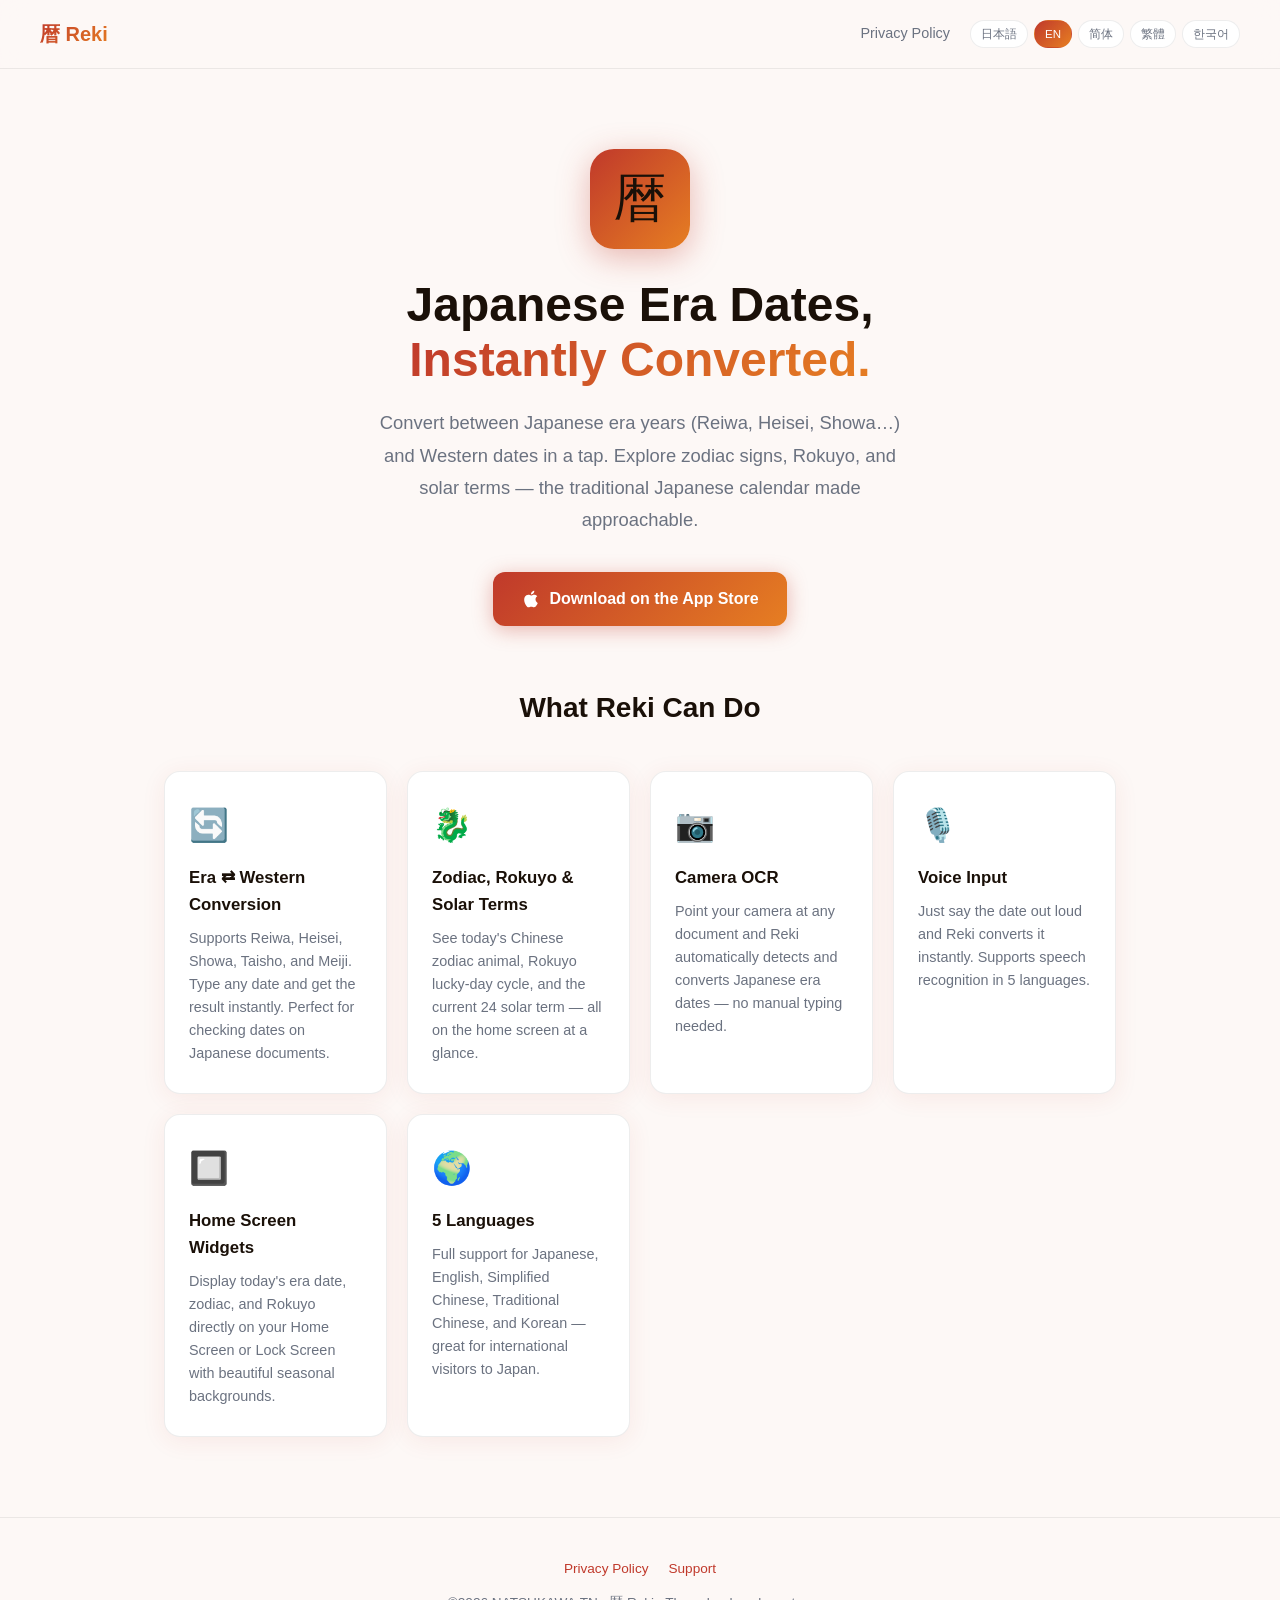
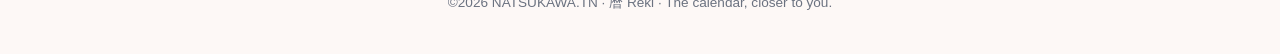
==== en/index.html @ 11f6bfe3 "feat: add product pages and privacy policy in 5 languages - styles.css: 朱 red theme with dark mode, " ====
<!DOCTYPE html>
<html lang="en">
<head>
  <meta charset="UTF-8">
  <meta name="viewport" content="width=device-width, initial-scale=1.0">
  <title>Reki — Japanese Era Date Converter</title>
  <meta name="description" content="Instantly convert Japanese era dates (Reiwa, Heisei, Showa) to Western dates and back. Check today's zodiac, Rokuyo, and solar terms. Widgets, camera OCR, and voice input supported.">
  <link rel="stylesheet" href="../styles.css">
</head>
<body>

<nav>
  <span class="nav-logo gradient-text">暦 Reki</span>
  <div style="display:flex;align-items:center;gap:20px;">
    <div class="nav-links">
      <a href="privacy.html">Privacy Policy</a>
    </div>
    <div class="lang-switcher">
      <a href="../ja/">日本語</a>
      <a href="../en/" class="active">EN</a>
      <a href="../zh-Hans/">简体</a>
      <a href="../zh-Hant/">繁體</a>
      <a href="../ko/">한국어</a>
    </div>
  </div>
</nav>

<section class="hero">
  <div class="hero-icon">暦</div>
  <h1>Japanese Era Dates,<br><span class="gradient-text">Instantly Converted.</span></h1>
  <p>Convert between Japanese era years (Reiwa, Heisei, Showa…) and Western dates in a tap. Explore zodiac signs, Rokuyo, and solar terms — the traditional Japanese calendar made approachable.</p>
  <div class="btn-group">
    <a class="btn btn-primary" href="https://apps.apple.com/app/idYOUR_APP_ID">
      <svg width="20" height="20" viewBox="0 0 24 24" fill="currentColor"><path d="M18.71 19.5c-.83 1.24-1.71 2.45-3.05 2.47-1.34.03-1.77-.79-3.29-.79-1.53 0-2 .77-3.27.82-1.31.05-2.3-1.32-3.14-2.53C4.25 17 2.94 12.45 4.7 9.39c.87-1.52 2.43-2.48 4.12-2.51 1.28-.02 2.5.87 3.29.87.78 0 2.26-1.07 3.8-.91.65.03 2.47.26 3.64 1.98-.09.06-2.17 1.28-2.15 3.81.03 3.02 2.65 4.03 2.68 4.04-.03.07-.42 1.44-1.38 2.83M13 3.5c.73-.83 1.94-1.46 2.94-1.5.13 1.17-.34 2.35-1.04 3.19-.69.85-1.83 1.51-2.95 1.42-.15-1.15.41-2.35 1.05-3.11z"/></svg>
      Download on the App Store
    </a>
  </div>
</section>

<section class="features">
  <h2>What Reki Can Do</h2>
  <div class="features-grid">
    <div class="feature-card">
      <div class="feature-icon">🔄</div>
      <h3>Era ⇄ Western Conversion</h3>
      <p>Supports Reiwa, Heisei, Showa, Taisho, and Meiji. Type any date and get the result instantly. Perfect for checking dates on Japanese documents.</p>
    </div>
    <div class="feature-card">
      <div class="feature-icon">🐉</div>
      <h3>Zodiac, Rokuyo & Solar Terms</h3>
      <p>See today's Chinese zodiac animal, Rokuyo lucky-day cycle, and the current 24 solar term — all on the home screen at a glance.</p>
    </div>
    <div class="feature-card">
      <div class="feature-icon">📷</div>
      <h3>Camera OCR</h3>
      <p>Point your camera at any document and Reki automatically detects and converts Japanese era dates — no manual typing needed.</p>
    </div>
    <div class="feature-card">
      <div class="feature-icon">🎙️</div>
      <h3>Voice Input</h3>
      <p>Just say the date out loud and Reki converts it instantly. Supports speech recognition in 5 languages.</p>
    </div>
    <div class="feature-card">
      <div class="feature-icon">🔲</div>
      <h3>Home Screen Widgets</h3>
      <p>Display today's era date, zodiac, and Rokuyo directly on your Home Screen or Lock Screen with beautiful seasonal backgrounds.</p>
    </div>
    <div class="feature-card">
      <div class="feature-icon">🌍</div>
      <h3>5 Languages</h3>
      <p>Full support for Japanese, English, Simplified Chinese, Traditional Chinese, and Korean — great for international visitors to Japan.</p>
    </div>
  </div>
</section>

<footer>
  <div class="footer-links">
    <a href="privacy.html">Privacy Policy</a>
    <a href="mailto:natsukawa.tn@gmail.com">Support</a>
  </div>
  <p>©<script>document.write(new Date().getFullYear())</script> NATSUKAWA.TN · 暦 Reki · The calendar, closer to you.</p>
</footer>

</body>
</html>
---- styles.css ----
:root {
  --accent-start: #C0392B;
  --accent-end:   #E67E22;
  --bg:           #fdf8f6;
  --surface:      #ffffff;
  --text:         #1a1008;
  --text-secondary: #6b7280;
  --border:       rgba(0,0,0,0.07);
  --radius:       16px;
  --shadow:       0 4px 24px rgba(192,57,43,0.08);
}

@media (prefers-color-scheme: dark) {
  :root {
    --bg:      #1a0f0a;
    --surface: #261510;
    --text:    #f5ede8;
    --text-secondary: #9ca3af;
    --border:  rgba(255,255,255,0.08);
  }
}

* { box-sizing: border-box; margin: 0; padding: 0; }

body {
  font-family: -apple-system, BlinkMacSystemFont, "Segoe UI", Roboto, sans-serif;
  background: var(--bg);
  color: var(--text);
  line-height: 1.6;
  -webkit-font-smoothing: antialiased;
}

.gradient-text {
  background: linear-gradient(135deg, var(--accent-start), var(--accent-end));
  -webkit-background-clip: text;
  -webkit-text-fill-color: transparent;
  background-clip: text;
}

/* NAV */
nav {
  display: flex;
  align-items: center;
  justify-content: space-between;
  padding: 18px 40px;
  position: sticky;
  top: 0;
  background: rgba(253,248,246,0.88);
  backdrop-filter: blur(12px);
  -webkit-backdrop-filter: blur(12px);
  border-bottom: 1px solid var(--border);
  z-index: 100;
}
@media (prefers-color-scheme: dark) {
  nav { background: rgba(26,15,10,0.88); }
}
.nav-logo { font-size: 1.25rem; font-weight: 700; }
.nav-links { display: flex; gap: 24px; align-items: center; }
.nav-links a { text-decoration: none; color: var(--text-secondary); font-size: 0.9rem; transition: color .2s; }
.nav-links a:hover { color: var(--text); }
.lang-switcher { display: flex; gap: 6px; }
.lang-switcher a {
  font-size: 0.72rem;
  padding: 4px 10px;
  border-radius: 20px;
  background: var(--surface);
  border: 1px solid var(--border);
  text-decoration: none;
  color: var(--text-secondary);
  transition: all .2s;
}
.lang-switcher a:hover, .lang-switcher a.active {
  background: linear-gradient(135deg, var(--accent-start), var(--accent-end));
  color: white;
  border-color: transparent;
}

/* HERO */
.hero {
  max-width: 800px;
  margin: 0 auto;
  padding: 80px 24px 60px;
  text-align: center;
}
.hero-icon {
  width: 100px; height: 100px;
  border-radius: 24px;
  background: linear-gradient(135deg, var(--accent-start), var(--accent-end));
  display: inline-flex;
  align-items: center;
  justify-content: center;
  font-size: 52px;
  margin-bottom: 28px;
  box-shadow: 0 8px 32px rgba(192,57,43,0.35);
}
.hero h1 { font-size: 3rem; font-weight: 800; line-height: 1.15; margin-bottom: 20px; }
.hero p { font-size: 1.15rem; color: var(--text-secondary); max-width: 540px; margin: 0 auto 36px; line-height: 1.75; }
@media (max-width: 600px) {
  .hero h1 { font-size: 2rem; }
  .hero p  { font-size: 1rem; }
}

/* BUTTONS */
.btn-group { display: flex; gap: 12px; justify-content: center; flex-wrap: wrap; }
.btn {
  display: inline-flex;
  align-items: center;
  gap: 8px;
  padding: 14px 28px;
  border-radius: 12px;
  font-size: 1rem;
  font-weight: 600;
  text-decoration: none;
  transition: all .2s;
  cursor: pointer;
  border: none;
}
.btn-primary {
  background: linear-gradient(135deg, var(--accent-start), var(--accent-end));
  color: white;
  box-shadow: 0 4px 20px rgba(192,57,43,0.35);
}
.btn-primary:hover { transform: translateY(-2px); box-shadow: 0 8px 28px rgba(192,57,43,0.45); }
.btn-secondary {
  background: var(--surface);
  color: var(--text);
  border: 1px solid var(--border);
}
.btn-secondary:hover { border-color: var(--accent-start); color: var(--accent-start); }

/* FEATURES */
.features {
  max-width: 1000px;
  margin: 0 auto 80px;
  padding: 0 24px;
}
.features h2 { text-align: center; font-size: 1.75rem; font-weight: 700; margin-bottom: 40px; }
.features-grid {
  display: grid;
  grid-template-columns: repeat(auto-fit, minmax(220px, 1fr));
  gap: 20px;
}
.feature-card {
  background: var(--surface);
  border: 1px solid var(--border);
  border-radius: var(--radius);
  padding: 28px 24px;
  box-shadow: var(--shadow);
}
.feature-icon { font-size: 2rem; margin-bottom: 14px; }
.feature-card h3 { font-size: 1.05rem; font-weight: 700; margin-bottom: 8px; }
.feature-card p  { font-size: 0.9rem; color: var(--text-secondary); line-height: 1.6; }

/* FOOTER */
footer {
  text-align: center;
  padding: 40px 24px;
  border-top: 1px solid var(--border);
  color: var(--text-secondary);
  font-size: 0.85rem;
}
footer a { color: var(--accent-start); text-decoration: none; }
footer a:hover { text-decoration: underline; }
.footer-links { display: flex; gap: 20px; justify-content: center; margin-bottom: 12px; flex-wrap: wrap; }

/* PRIVACY / PROSE */
.prose {
  max-width: 720px;
  margin: 60px auto 80px;
  padding: 0 24px;
}
.prose h1 { font-size: 2rem; font-weight: 800; margin-bottom: 8px; }
.prose .meta { color: var(--text-secondary); font-size: 0.9rem; margin-bottom: 48px; }
.prose h2 { font-size: 1.2rem; font-weight: 700; margin: 36px 0 12px; }
.prose p, .prose li { color: var(--text-secondary); margin-bottom: 12px; font-size: 0.95rem; line-height: 1.75; }
.prose ul { padding-left: 20px; }
.prose a { color: var(--accent-start); text-decoration: none; }
.prose a:hover { text-decoration: underline; }
.prose .highlight {
  background: var(--surface);
  border: 1px solid var(--border);
  border-radius: 12px;
  padding: 20px 24px;
  margin: 24px 0;
  font-size: 0.9rem;
}

.prose .update-date {
  font-size: 0.82rem;
  color: var(--text-secondary);
  margin-top: 48px;
  opacity: 0.7;
}

@media (max-width: 480px) {
  nav { padding: 14px 20px; }
  .nav-links { gap: 12px; }
  .lang-switcher a { padding: 3px 8px; font-size: 0.68rem; }
}
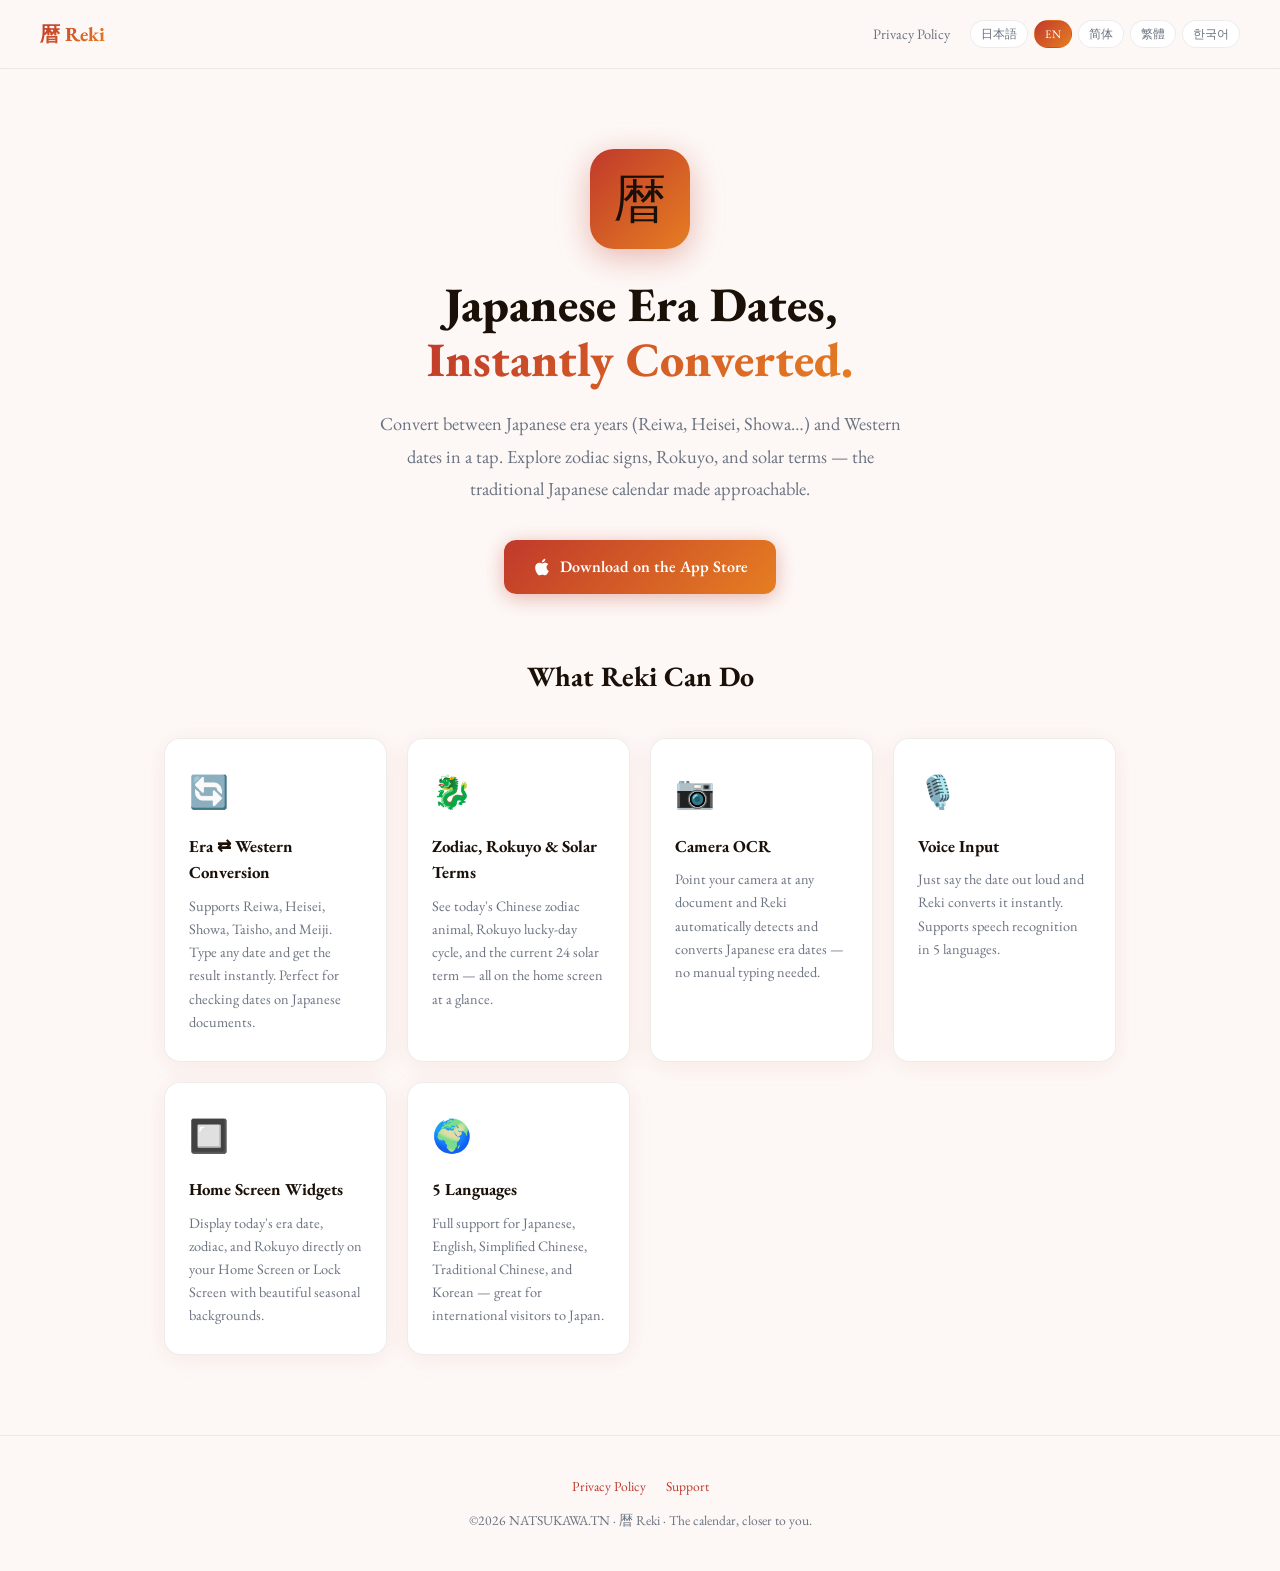
==== commit ba48d500: "style: add formal serif fonts per language via Google Fonts - ja: Noto Serif JP (游明朝風格) - en: EB Gar" ====
--- a/en/index.html
+++ b/en/index.html
@@ -5,6 +5,9 @@
   <meta name="viewport" content="width=device-width, initial-scale=1.0">
   <title>Reki — Japanese Era Date Converter</title>
   <meta name="description" content="Instantly convert Japanese era dates (Reiwa, Heisei, Showa) to Western dates and back. Check today's zodiac, Rokuyo, and solar terms. Widgets, camera OCR, and voice input supported.">
+  <link rel="preconnect" href="https://fonts.googleapis.com">
+  <link rel="preconnect" href="https://fonts.gstatic.com" crossorigin>
+  <link href="https://fonts.googleapis.com/css2?family=EB+Garamond:ital,wght@0,400;0,700;0,800&display=swap" rel="stylesheet">
   <link rel="stylesheet" href="../styles.css">
 </head>
 <body>
--- a/styles.css
+++ b/styles.css
@@ -192,6 +192,13 @@
   opacity: 0.7;
 }
 
+/* Per-language formal serif fonts */
+html[lang="ja"] body { font-family: "Noto Serif JP", "Yu Mincho", "YuMincho", serif; }
+html[lang="en"] body { font-family: "EB Garamond", Georgia, "Times New Roman", serif; }
+html[lang="zh-Hans"] body { font-family: "Noto Serif SC", "Source Han Serif SC", "STSong", serif; }
+html[lang="zh-Hant"] body { font-family: "Noto Serif TC", "Source Han Serif TC", "Apple LiSung", serif; }
+html[lang="ko"] body { font-family: "Noto Serif KR", "Batang", serif; }
+
 @media (max-width: 480px) {
   nav { padding: 14px 20px; }
   .nav-links { gap: 12px; }
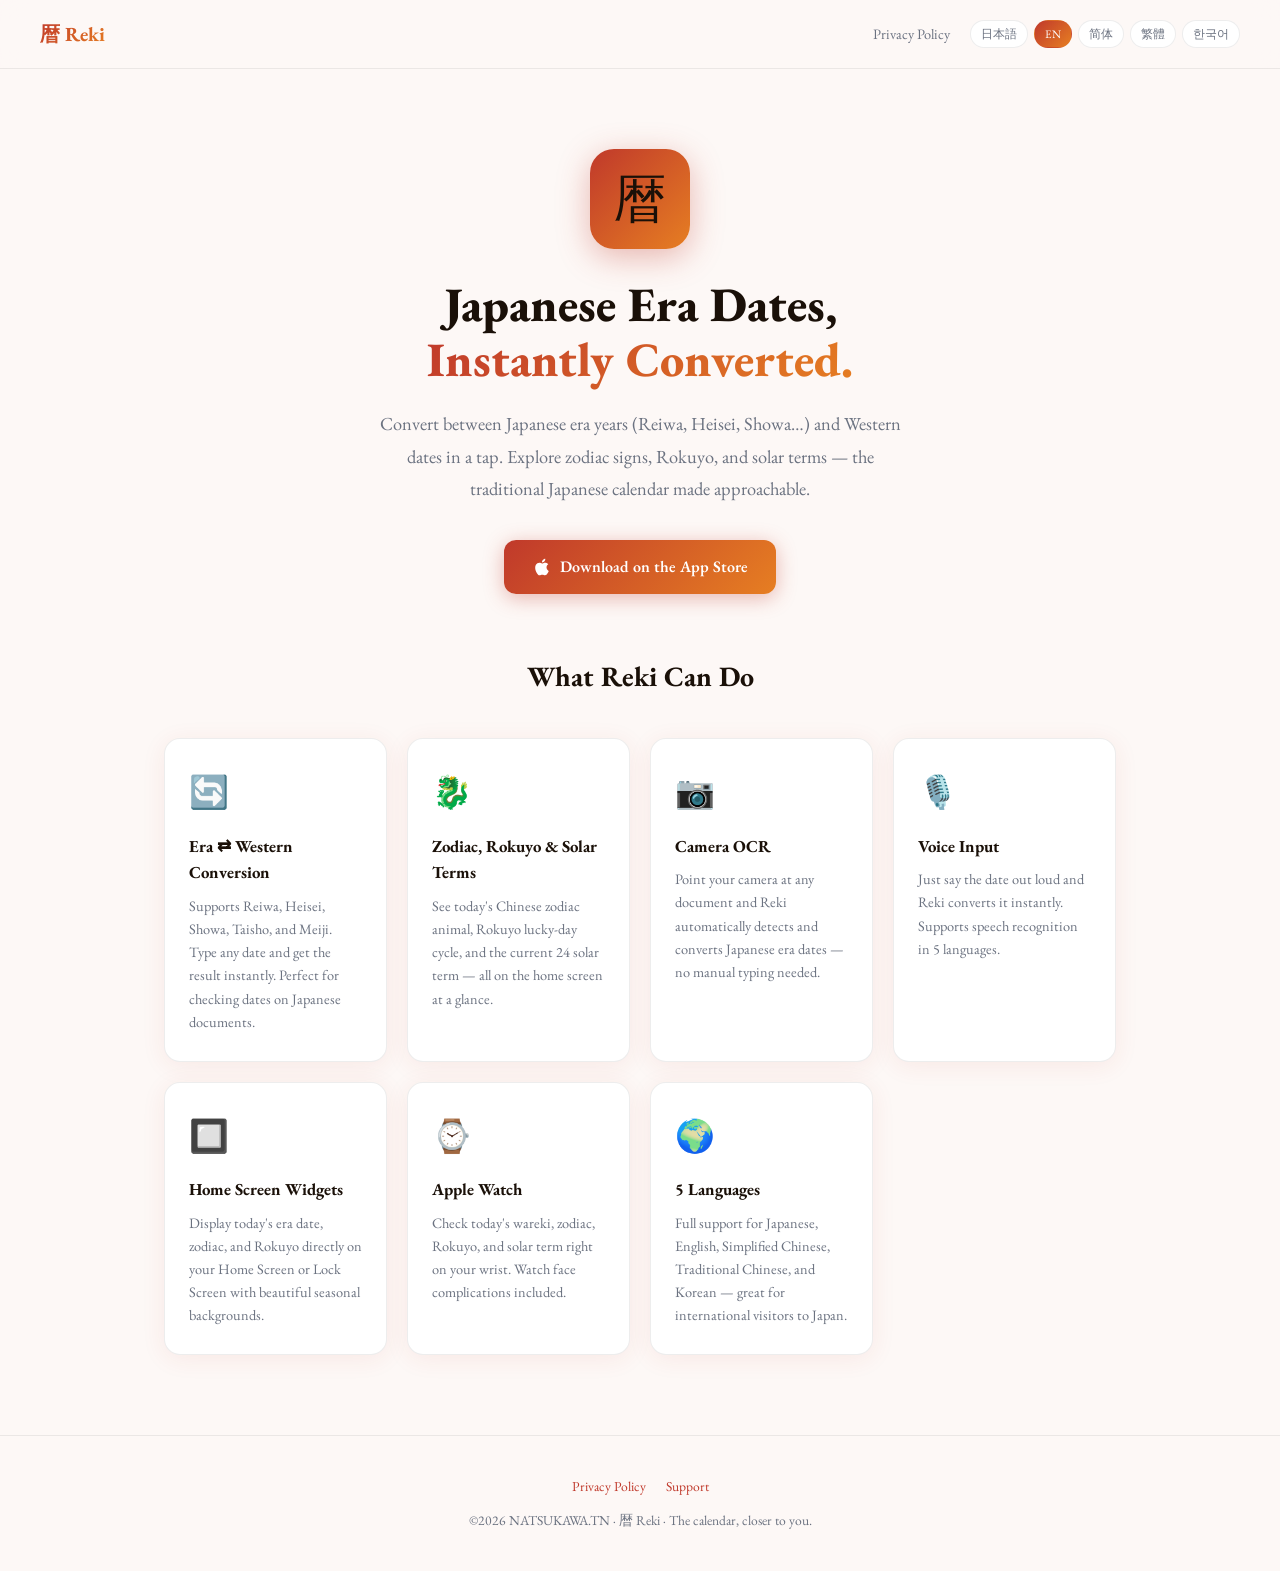
==== commit b5d167f1: "feat: add Apple Watch feature card to all 5 language pages Co-Authored-By: Claude Sonnet 4.6 <norepl" ====
--- a/en/index.html
+++ b/en/index.html
@@ -14,8 +14,7 @@
 
 <nav>
   <span class="nav-logo gradient-text">暦 Reki</span>
-  <div style="display:flex;align-items:center;gap:20px;">
-    <div class="nav-links">
+  <div class="nav-links">
       <a href="privacy.html">Privacy Policy</a>
     </div>
     <div class="lang-switcher">
@@ -24,7 +23,6 @@
       <a href="../zh-Hans/">简体</a>
       <a href="../zh-Hant/">繁體</a>
       <a href="../ko/">한국어</a>
-    </div>
   </div>
 </nav>
 
@@ -33,7 +31,7 @@
   <h1>Japanese Era Dates,<br><span class="gradient-text">Instantly Converted.</span></h1>
   <p>Convert between Japanese era years (Reiwa, Heisei, Showa…) and Western dates in a tap. Explore zodiac signs, Rokuyo, and solar terms — the traditional Japanese calendar made approachable.</p>
   <div class="btn-group">
-    <a class="btn btn-primary" href="https://apps.apple.com/app/idYOUR_APP_ID">
+    <a class="btn btn-primary" href="https://apps.apple.com/app/id6781997074">
       <svg width="20" height="20" viewBox="0 0 24 24" fill="currentColor"><path d="M18.71 19.5c-.83 1.24-1.71 2.45-3.05 2.47-1.34.03-1.77-.79-3.29-.79-1.53 0-2 .77-3.27.82-1.31.05-2.3-1.32-3.14-2.53C4.25 17 2.94 12.45 4.7 9.39c.87-1.52 2.43-2.48 4.12-2.51 1.28-.02 2.5.87 3.29.87.78 0 2.26-1.07 3.8-.91.65.03 2.47.26 3.64 1.98-.09.06-2.17 1.28-2.15 3.81.03 3.02 2.65 4.03 2.68 4.04-.03.07-.42 1.44-1.38 2.83M13 3.5c.73-.83 1.94-1.46 2.94-1.5.13 1.17-.34 2.35-1.04 3.19-.69.85-1.83 1.51-2.95 1.42-.15-1.15.41-2.35 1.05-3.11z"/></svg>
       Download on the App Store
     </a>
@@ -69,6 +67,11 @@
       <p>Display today's era date, zodiac, and Rokuyo directly on your Home Screen or Lock Screen with beautiful seasonal backgrounds.</p>
     </div>
     <div class="feature-card">
+      <div class="feature-icon">⌚</div>
+      <h3>Apple Watch</h3>
+      <p>Check today's wareki, zodiac, Rokuyo, and solar term right on your wrist. Watch face complications included.</p>
+    </div>
+    <div class="feature-card">
       <div class="feature-icon">🌍</div>
       <h3>5 Languages</h3>
       <p>Full support for Japanese, English, Simplified Chinese, Traditional Chinese, and Korean — great for international visitors to Japan.</p>
--- a/styles.css
+++ b/styles.css
@@ -41,7 +41,7 @@
 nav {
   display: flex;
   align-items: center;
-  justify-content: space-between;
+  gap: 20px;
   padding: 18px 40px;
   position: sticky;
   top: 0;
@@ -54,7 +54,7 @@
 @media (prefers-color-scheme: dark) {
   nav { background: rgba(26,15,10,0.88); }
 }
-.nav-logo { font-size: 1.25rem; font-weight: 700; }
+.nav-logo { font-size: 1.25rem; font-weight: 700; margin-right: auto; }
 .nav-links { display: flex; gap: 24px; align-items: center; }
 .nav-links a { text-decoration: none; color: var(--text-secondary); font-size: 0.9rem; transition: color .2s; }
 .nav-links a:hover { color: var(--text); }
@@ -199,8 +199,10 @@
 html[lang="zh-Hant"] body { font-family: "Noto Serif TC", "Source Han Serif TC", "Apple LiSung", serif; }
 html[lang="ko"] body { font-family: "Noto Serif KR", "Batang", serif; }
 
-@media (max-width: 480px) {
-  nav { padding: 14px 20px; }
-  .nav-links { gap: 12px; }
-  .lang-switcher a { padding: 3px 8px; font-size: 0.68rem; }
-}
+@media (max-width: 640px) {
+  nav { padding: 12px 16px; flex-wrap: wrap; row-gap: 10px; }
+  .nav-logo { margin-right: 0; }
+  .nav-links { display: none; }
+  .lang-switcher { width: 100%; justify-content: center; gap: 6px; }
+  .lang-switcher a { padding: 5px 11px; font-size: 0.72rem; }
+}
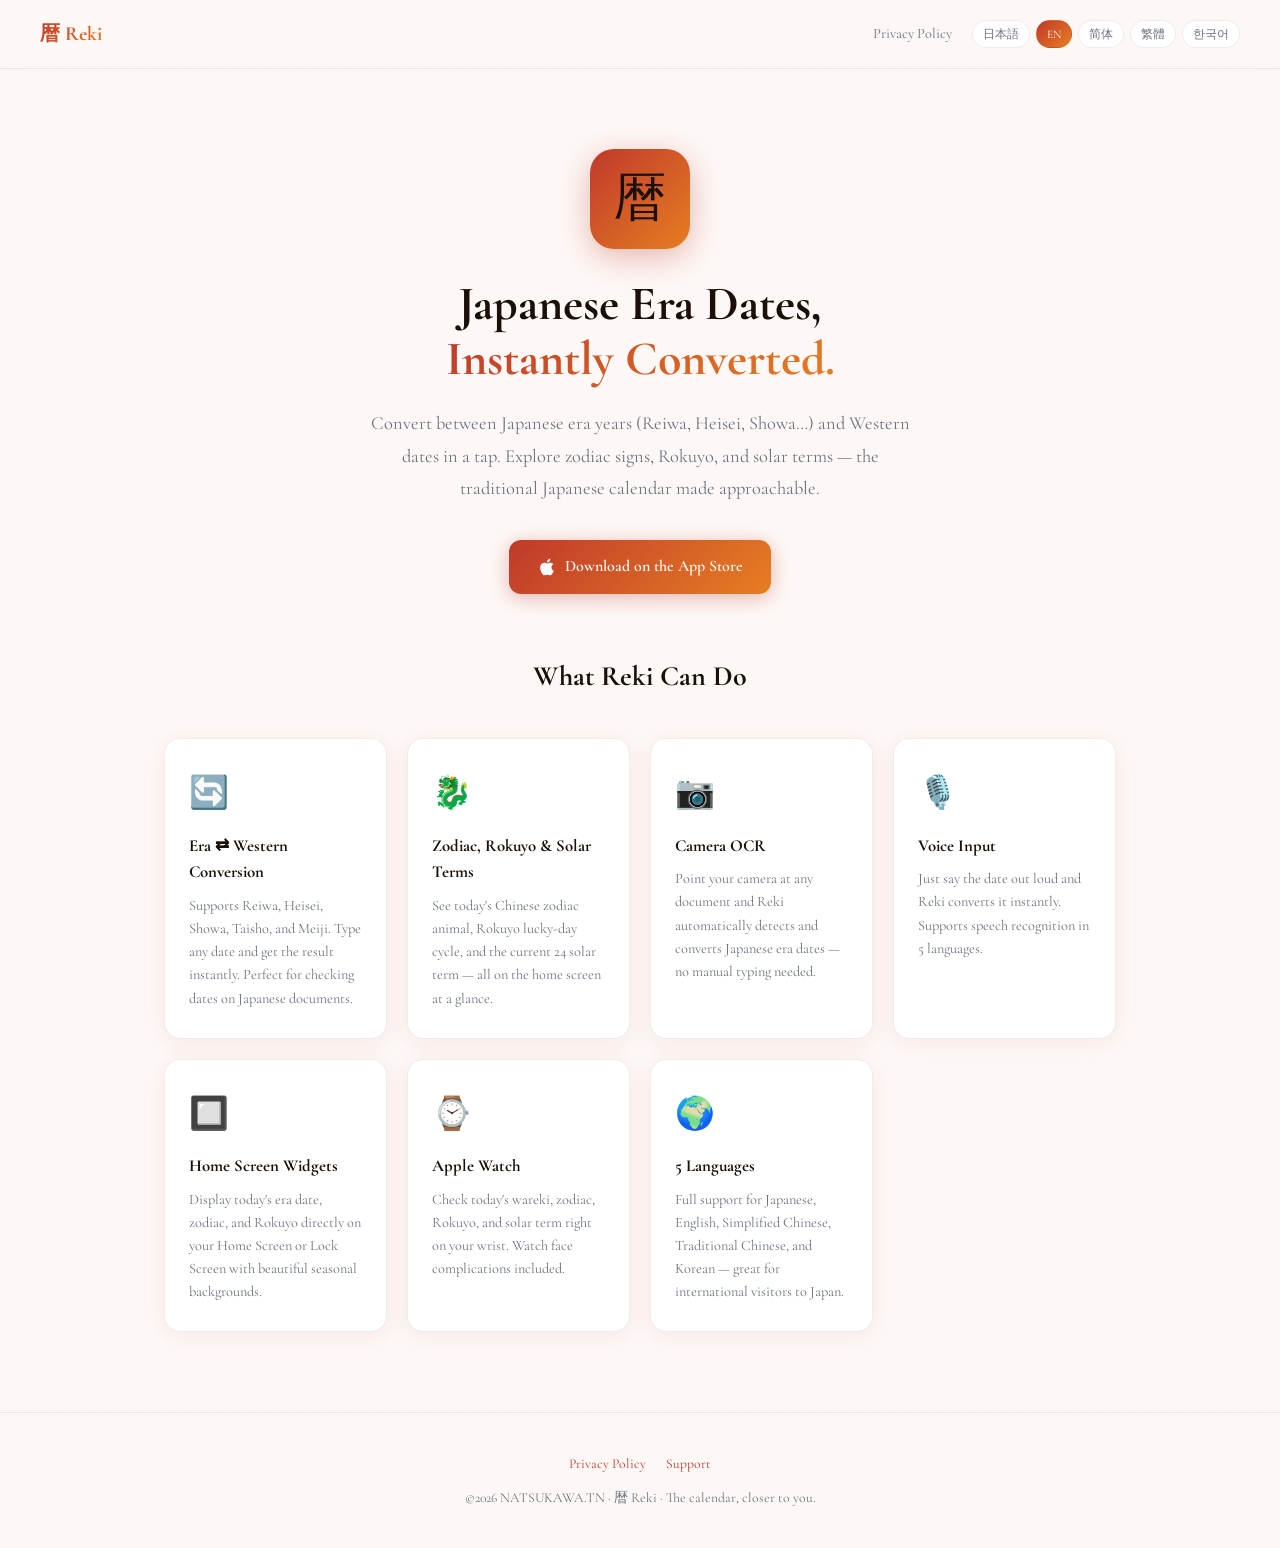
==== commit f7c52f0f: "feat: upgrade fonts to more elegant serif typefaces - ja: Noto Serif JP → Shippori Mincho (finer str" ====
--- a/en/index.html
+++ b/en/index.html
@@ -7,7 +7,7 @@
   <meta name="description" content="Instantly convert Japanese era dates (Reiwa, Heisei, Showa) to Western dates and back. Check today's zodiac, Rokuyo, and solar terms. Widgets, camera OCR, and voice input supported.">
   <link rel="preconnect" href="https://fonts.googleapis.com">
   <link rel="preconnect" href="https://fonts.gstatic.com" crossorigin>
-  <link href="https://fonts.googleapis.com/css2?family=EB+Garamond:ital,wght@0,400;0,700;0,800&display=swap" rel="stylesheet">
+  <link href="https://fonts.googleapis.com/css2?family=Cormorant+Garamond:ital,wght@0,400;0,600;0,700;1,400&display=swap" rel="stylesheet">
   <link rel="stylesheet" href="../styles.css">
 </head>
 <body>
--- a/styles.css
+++ b/styles.css
@@ -193,11 +193,11 @@
 }
 
 /* Per-language formal serif fonts */
-html[lang="ja"] body { font-family: "Noto Serif JP", "Yu Mincho", "YuMincho", serif; }
-html[lang="en"] body { font-family: "EB Garamond", Georgia, "Times New Roman", serif; }
+html[lang="ja"] body { font-family: "Shippori Mincho", "Yu Mincho", "YuMincho", serif; }
+html[lang="en"] body { font-family: "Cormorant Garamond", Georgia, "Times New Roman", serif; }
 html[lang="zh-Hans"] body { font-family: "Noto Serif SC", "Source Han Serif SC", "STSong", serif; }
 html[lang="zh-Hant"] body { font-family: "Noto Serif TC", "Source Han Serif TC", "Apple LiSung", serif; }
-html[lang="ko"] body { font-family: "Noto Serif KR", "Batang", serif; }
+html[lang="ko"] body { font-family: "Nanum Myeongjo", "Batang", serif; }
 
 @media (max-width: 640px) {
   nav { padding: 12px 16px; flex-wrap: wrap; row-gap: 10px; }
